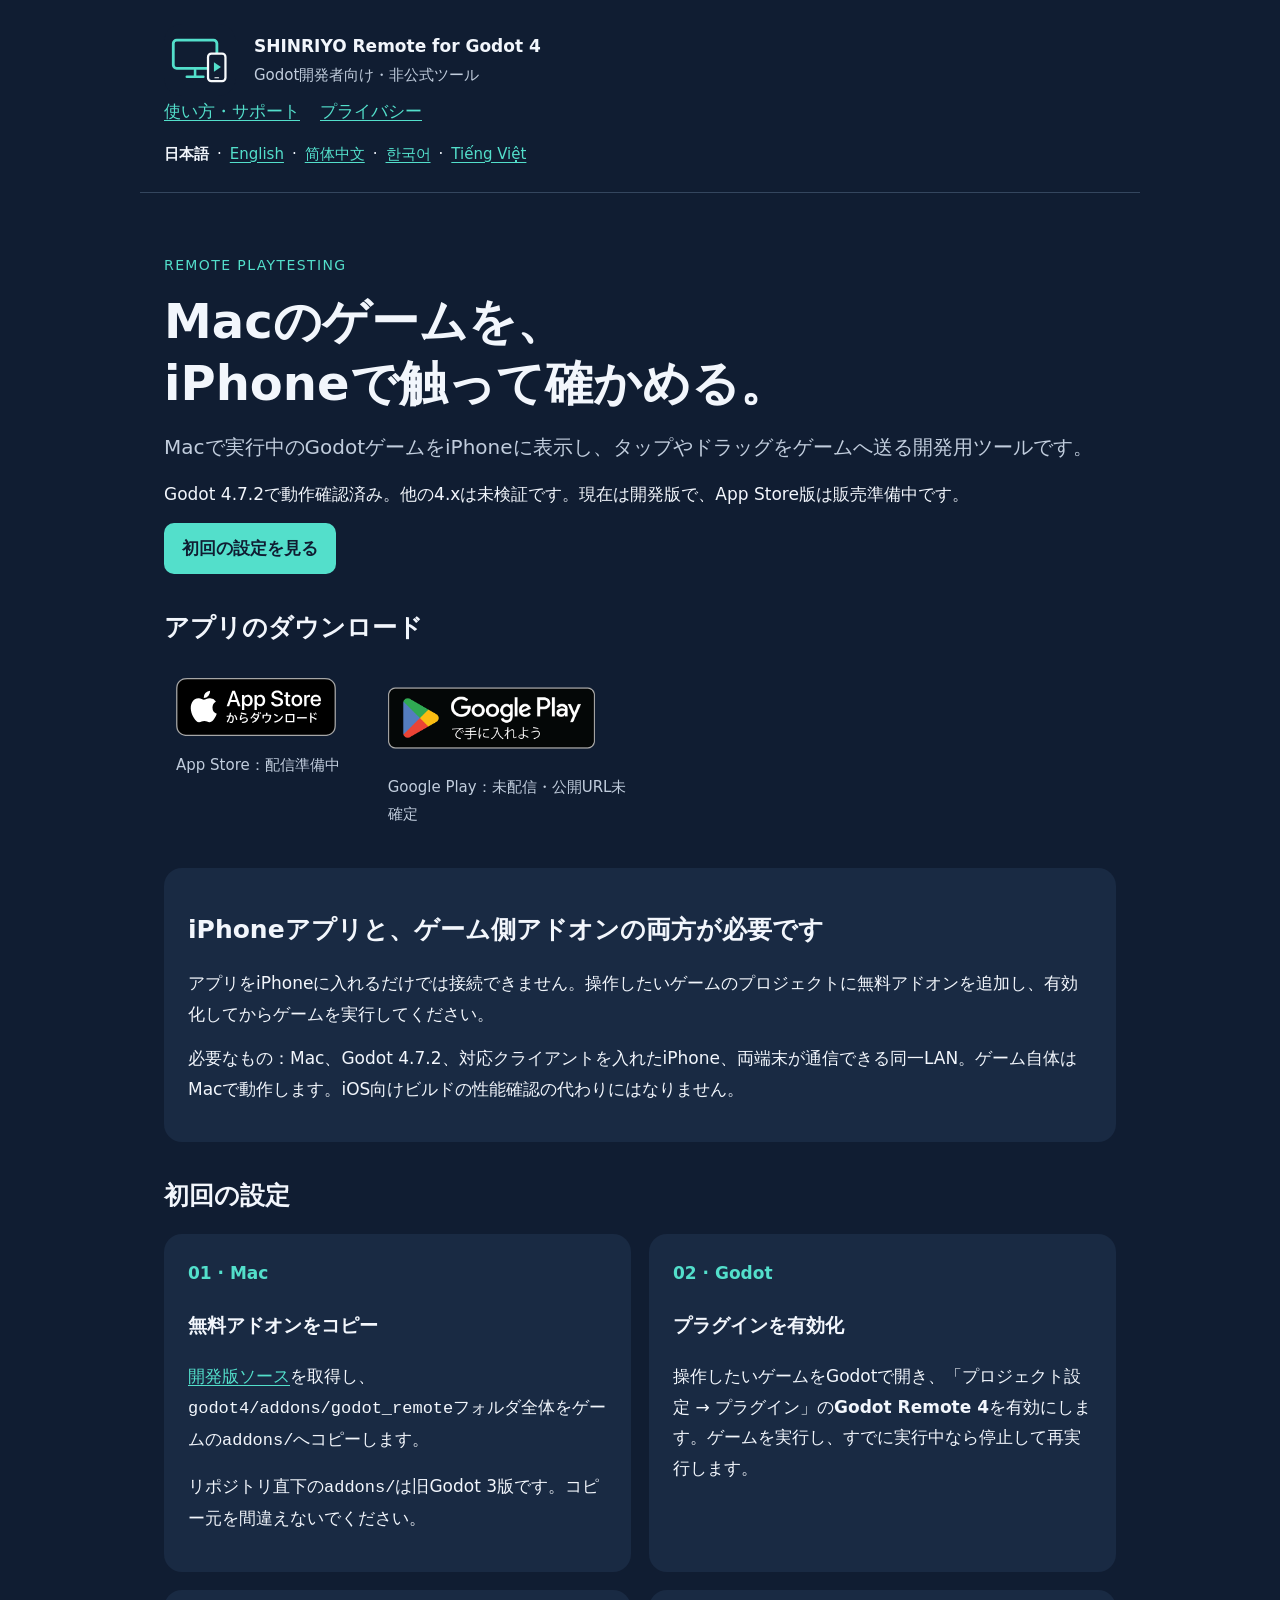
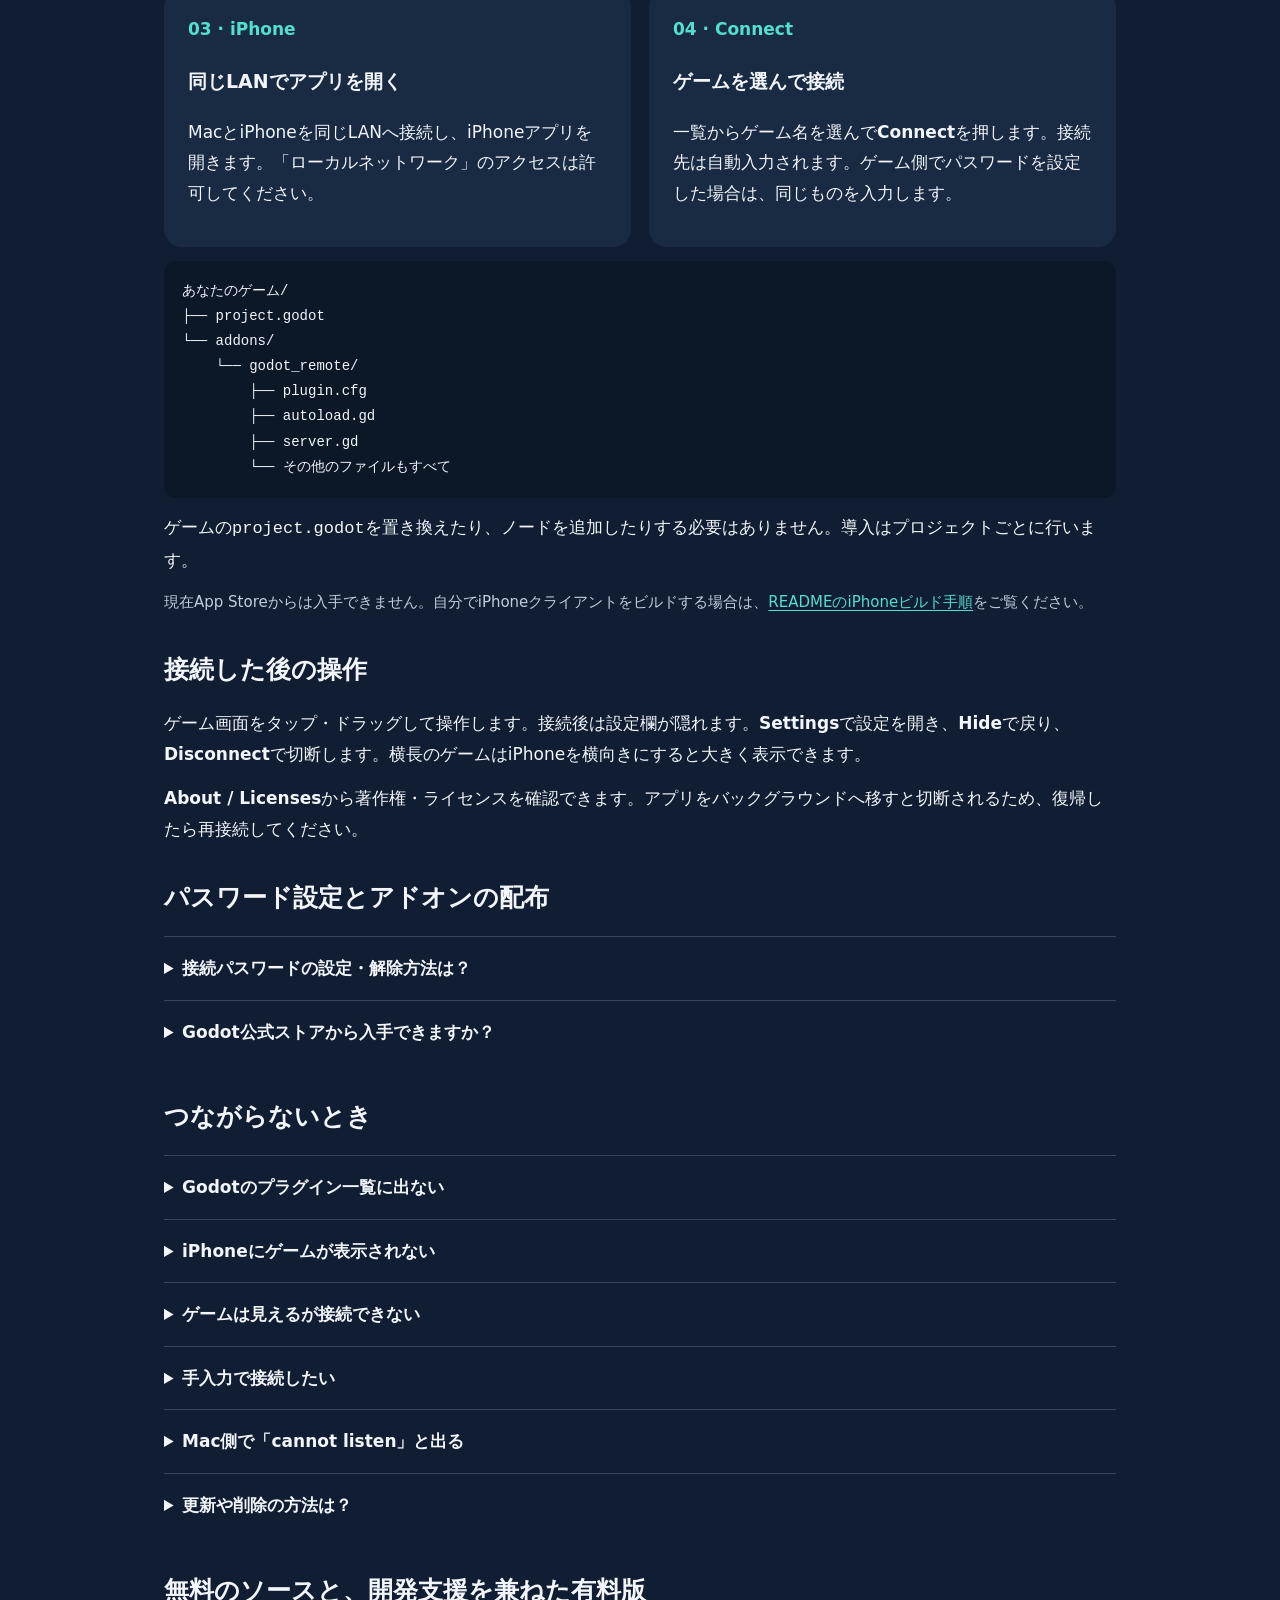
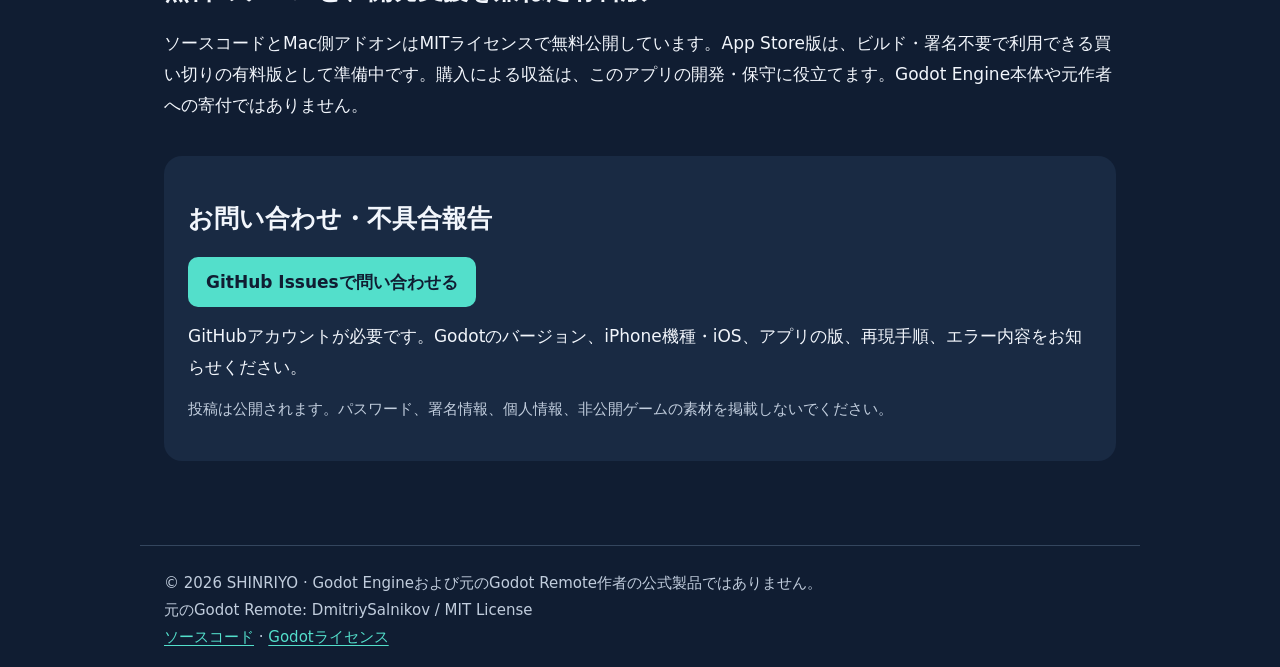
==== release/support_page/index.html @ a8b474cf "Save next-version connection work and release documentation" ====
<!doctype html><html lang="ja"><head><meta charset="utf-8"><meta name="viewport" content="width=device-width,initial-scale=1"><meta name="description" content="SHINRIYO Remote for Godot 4の使い方、アドオン導入、接続トラブルとサポート。"><title>使い方・サポート | SHINRIYO Remote</title><link rel="icon" href="icon.svg" type="image/svg+xml"><link rel="stylesheet" href="style.css"><link rel="alternate" hreflang="ja" href="index.html"><link rel="alternate" hreflang="en" href="index-en.html"><link rel="alternate" hreflang="zh-Hans" href="index-zh-Hans.html"><link rel="alternate" hreflang="ko" href="index-ko.html"><link rel="alternate" hreflang="vi" href="index-vi.html"></head><body><header><div class="brand"><img src="icon.svg" alt="" width="72" height="72"><div><strong>SHINRIYO Remote for Godot 4</strong><div class="note">Godot開発者向け・非公式ツール</div></div></div><nav aria-label="メインナビゲーション"><a href="index.html">使い方・サポート</a><a href="privacy.html">プライバシー</a></nav><nav class="languages" aria-label="Language"><a href="index.html" lang="ja" hreflang="ja" aria-current="page">日本語</a> · <a href="index-en.html" lang="en" hreflang="en">English</a> · <a href="index-zh-Hans.html" lang="zh-Hans" hreflang="zh-Hans">简体中文</a> · <a href="index-ko.html" lang="ko" hreflang="ko">한국어</a> · <a href="index-vi.html" lang="vi" hreflang="vi">Tiếng Việt</a></nav></header><main>
<section><div class="eyebrow">REMOTE PLAYTESTING</div><h1>Macのゲームを、<br>iPhoneで触って確かめる。</h1><p class="lead">Macで実行中のGodotゲームをiPhoneに表示し、タップやドラッグをゲームへ送る開発用ツールです。</p><p>Godot 4.7.2で動作確認済み。他の4.xは未検証です。現在は開発版で、App Store版は販売準備中です。</p><a class="button" href="#setup">初回の設定を見る</a></section><!-- STORE_BADGES --><section class="downloads" aria-label="アプリのダウンロード"><h2>アプリのダウンロード</h2><div class="store-badges"><div class="store-entry"><span class="store-unavailable" aria-disabled="true"><img class="badge-apple" src="badges/apple-ja.svg" alt="App Storeからダウンロード"></span><p class="note">App Store：配信準備中</p></div><div class="store-entry"><span class="store-unavailable" aria-disabled="true"><img class="badge-google" src="badges/google-ja.png" alt="Google Playで手に入れよう"></span><p class="note">Google Play：未配信・公開URL未確定</p></div></div></section><!-- /STORE_BADGES -->
<div class="card"><h2>iPhoneアプリと、ゲーム側アドオンの両方が必要です</h2><p>アプリをiPhoneに入れるだけでは接続できません。操作したいゲームのプロジェクトに無料アドオンを追加し、有効化してからゲームを実行してください。</p><p>必要なもの：Mac、Godot 4.7.2、対応クライアントを入れたiPhone、両端末が通信できる同一LAN。ゲーム自体はMacで動作します。iOS向けビルドの性能確認の代わりにはなりません。</p></div>
<section id="setup"><h2>初回の設定</h2><div class="grid"><article class="card"><span class="step">01 · Mac</span><h3>無料アドオンをコピー</h3><p><a href="https://github.com/shinriyo/GodotRemote/tree/develop/godot4">開発版ソース</a>を取得し、<code>godot4/addons/godot_remote</code>フォルダ全体をゲームの<code>addons/</code>へコピーします。</p><p>リポジトリ直下の<code>addons/</code>は旧Godot 3版です。コピー元を間違えないでください。</p></article><article class="card"><span class="step">02 · Godot</span><h3>プラグインを有効化</h3><p>操作したいゲームをGodotで開き、「プロジェクト設定 → プラグイン」の<strong>Godot Remote 4</strong>を有効にします。ゲームを実行し、すでに実行中なら停止して再実行します。</p></article><article class="card"><span class="step">03 · iPhone</span><h3>同じLANでアプリを開く</h3><p>MacとiPhoneを同じLANへ接続し、iPhoneアプリを開きます。「ローカルネットワーク」のアクセスは許可してください。</p></article><article class="card"><span class="step">04 · Connect</span><h3>ゲームを選んで接続</h3><p>一覧からゲーム名を選んで<strong>Connect</strong>を押します。接続先は自動入力されます。ゲーム側でパスワードを設定した場合は、同じものを入力します。</p></article></div><pre aria-label="アドオンの配置例">あなたのゲーム/
├── project.godot
└── addons/
    └── godot_remote/
        ├── plugin.cfg
        ├── autoload.gd
        ├── server.gd
        └── その他のファイルもすべて</pre><p>ゲームの<code>project.godot</code>を置き換えたり、ノードを追加したりする必要はありません。導入はプロジェクトごとに行います。</p><p class="note">現在App Storeからは入手できません。自分でiPhoneクライアントをビルドする場合は、<a href="https://github.com/shinriyo/GodotRemote/blob/develop/godot4/README.md">READMEのiPhoneビルド手順</a>をご覧ください。</p></section>
<section><h2>接続した後の操作</h2><p>ゲーム画面をタップ・ドラッグして操作します。接続後は設定欄が隠れます。<strong>Settings</strong>で設定を開き、<strong>Hide</strong>で戻り、<strong>Disconnect</strong>で切断します。横長のゲームはiPhoneを横向きにすると大きく表示できます。</p><p><strong>About / Licenses</strong>から著作権・ライセンスを確認できます。アプリをバックグラウンドへ移すと切断されるため、復帰したら再接続してください。</p></section>
<section id="connection-settings"><h2>パスワード設定とアドオンの配布</h2><details><summary>接続パスワードの設定・解除方法は？</summary><p>Mac側のゲームでGodot Remote 4を有効にし、「プロジェクト → プロジェクト設定 → 一般」で「詳細設定」をオンにします。<code>godot_remote/server</code>を検索し、<strong>Password</strong>（<code>godot_remote/server/password</code>）に設定したい値を入力してください。ゲームを停止して再実行し、iPhoneの<strong>Password</strong>欄にも同じ値を入力して接続します。初期値は空欄でパスワード不要です。解除時はサーバー側を空欄にしてゲームを再実行し、クライアント側も空欄にします。アプリを起動し直した場合は再入力が必要です。通信とパスワードは暗号化されていないため、信頼できるLANで使用してください。</p></details><details><summary>Godot公式ストアから入手できますか？</summary><p>現在の入手方法は、上記のGitHubソースからのコピーです。ゲーム側アドオンは無料配布用として<a href="https://store.godotengine.org/">Godot Asset Store</a>への申請対象にできますが、この案内は掲載・審査承認を示すものではありません。申請にはGodot 4版だけを含むZIP、README・LICENSEと著作権表記、英語の紹介文、対応バージョン、クライアントの入手・接続手順などを準備します。詳細は<a href="https://docs.godotengine.org/en/stable/community/asset_store/submitting_to_asset_store.html">公式申請ガイド</a>をご確認ください。Godotのアドオン配布先と、iPhoneアプリを入手するAppleのApp Storeは別のものです。</p></details></section>
<section><h2>つながらないとき</h2><details><summary>Godotのプラグイン一覧に出ない</summary><p>ゲーム側の<code>addons/godot_remote/plugin.cfg</code>を確認してください。フォルダが二重になっていないか、旧Godot 3版をコピーしていないか確認します。</p></details><details><summary>iPhoneにゲームが表示されない</summary><p>プラグインを有効にしてゲームを再実行してください。iPhoneのローカルネットワーク許可、同じLAN、ゲストWi-Fiの端末間通信制限も確認します。自動検出は現在Mac→iPhone対応です。</p></details><details><summary>ゲームは見えるが接続できない</summary><p>パスワードの一致、Mac側のエラー表示、Godotへのファイアウォール設定を確認してください。初回の許可操作でタイムアウトした場合はConnectを押し直します。</p></details><details><summary>手入力で接続したい</summary><p>MacのLAN IPアドレスとポート（初期値22766）を入力します。iPhoneで127.0.0.1を指定するとiPhone自身を指すため、Macには接続できません。</p></details><details><summary>Mac側で「cannot listen」と出る</summary><p>同じポートを使う別のゲームが実行中か確認します。複数同時起動する場合は、プロジェクト設定のgodot_remote/server/portを別々にしてください。</p></details><details><summary>更新や削除の方法は？</summary><p>ゲームを停止してアドオンフォルダを新版に差し替え、再実行します。自動更新はありません。削除する場合はプラグインを無効化してからフォルダを削除します。</p></details></section>
<section><h2>無料のソースと、開発支援を兼ねた有料版</h2><p>ソースコードとMac側アドオンはMITライセンスで無料公開しています。App Store版は、ビルド・署名不要で利用できる買い切りの有料版として準備中です。購入による収益は、このアプリの開発・保守に役立てます。Godot Engine本体や元作者への寄付ではありません。</p></section>
<section class="card"><h2>お問い合わせ・不具合報告</h2><p><a class="button" href="https://github.com/shinriyo/GodotRemote/issues">GitHub Issuesで問い合わせる</a></p><p>GitHubアカウントが必要です。Godotのバージョン、iPhone機種・iOS、アプリの版、再現手順、エラー内容をお知らせください。</p><p class="note">投稿は公開されます。パスワード、署名情報、個人情報、非公開ゲームの素材を掲載しないでください。</p></section>
</main><footer>© 2026 SHINRIYO · Godot Engineおよび元のGodot Remote作者の公式製品ではありません。<br>元のGodot Remote: DmitriySalnikov / MIT License<br><a href="https://github.com/shinriyo/GodotRemote/tree/develop">ソースコード</a> · <a href="https://godotengine.org/license">Godotライセンス</a></footer></body></html>
---- release/support_page/style.css ----
:root{color-scheme:dark;--bg:#101d32;--panel:#192a43;--text:#f2f6fc;--muted:#c1cddd;--accent:#53dfcb}*{box-sizing:border-box}body{margin:0;background:var(--bg);color:var(--text);font:17px/1.8 system-ui,-apple-system,sans-serif}a{color:var(--accent);text-underline-offset:.2em}a:focus-visible{outline:3px solid var(--accent);outline-offset:5px}header,main,footer{max-width:1000px;margin:auto;padding:24px}nav{display:flex;gap:20px;flex-wrap:wrap}header{border-bottom:1px solid #34465e}.brand{display:flex;gap:18px;align-items:center}.brand img{width:72px;height:72px;border-radius:18px}.eyebrow{color:var(--accent);font-size:14px;letter-spacing:.1em}h1{font-size:clamp(28px,5vw,48px);line-height:1.3;margin:12px 0}h2{font-size:25px;line-height:1.4}h3{font-size:19px}p{margin:14px 0}.lead{font-size:20px;color:var(--muted)}section{margin:36px 0}.card{background:var(--panel);padding:24px;border-radius:18px;margin:20px 0}.grid{display:grid;grid-template-columns:repeat(2,minmax(0,1fr));gap:18px}.grid .card{margin:0}.step{display:inline-block;font-weight:bold;color:var(--accent)}pre{overflow:auto;background:#0c1728;padding:18px;border-radius:12px;font-size:14px}code{overflow-wrap:anywhere}details{border-top:1px solid #34465e;padding:16px 0}summary{cursor:pointer;font-weight:600}li{margin:8px 0}.note,footer{color:var(--muted);font-size:15px}.button{display:inline-block;padding:10px 18px;background:var(--accent);color:#101d32;border-radius:10px;font-weight:bold;text-decoration:none}footer{border-top:1px solid #34465e;margin-top:40px}@media(max-width:640px){.grid{grid-template-columns:1fr}header,main,footer{padding:20px}.brand img{width:56px;height:56px}.card{padding:20px}}
.languages{margin-top:14px;gap:8px;font-size:15px}.languages a[aria-current="page"]{color:var(--text);font-weight:700;text-decoration:none}.brand>div{min-width:0}h1,h2,h3,p,summary{overflow-wrap:anywhere}
.store-badges{display:flex;gap:24px;align-items:flex-start;flex-wrap:wrap}.store-entry{max-width:100%;min-width:0}.store-entry>a,.store-unavailable{display:flex;align-items:center;justify-content:flex-start;min-height:80px;padding:12px}.store-entry img{display:block;object-fit:contain;max-width:100%;height:auto}.badge-apple{width:160px}.badge-google{width:207px}.store-entry .note{max-width:250px;margin:4px 12px}.store-unavailable{cursor:default}
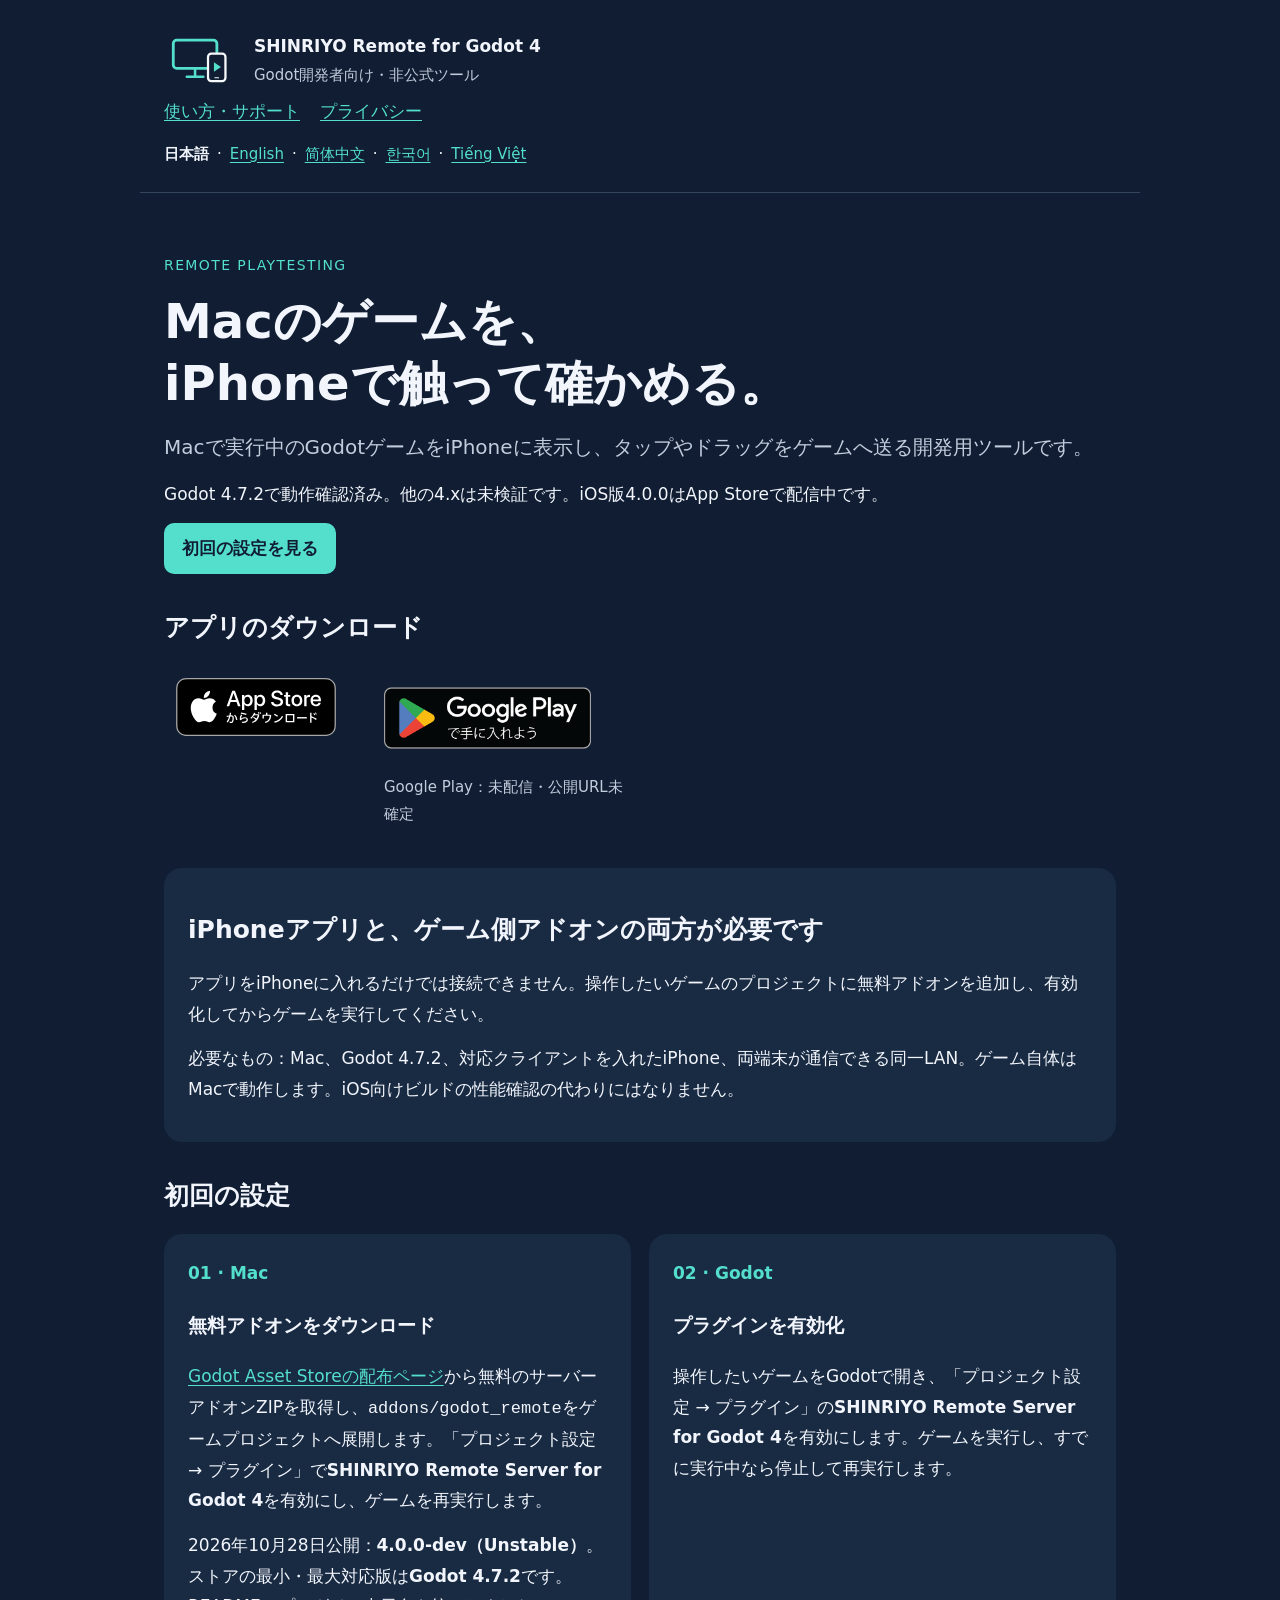
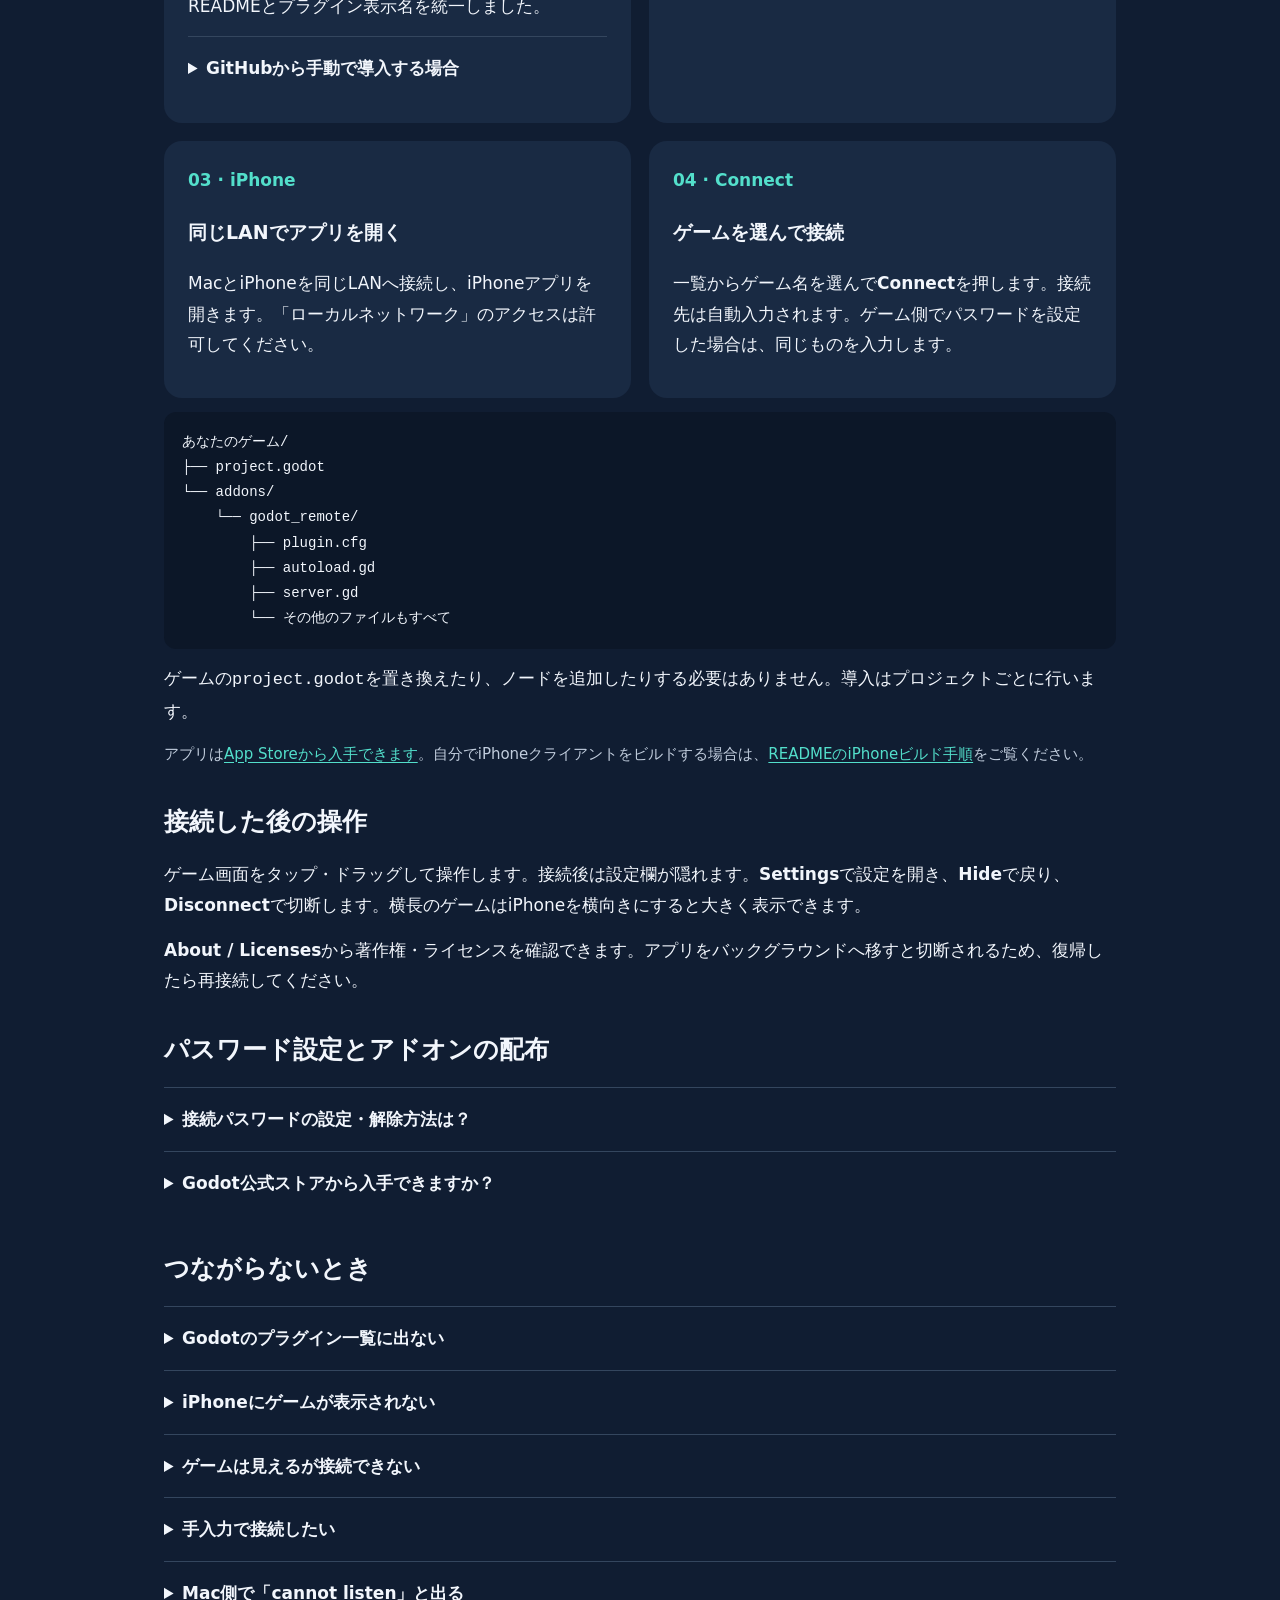
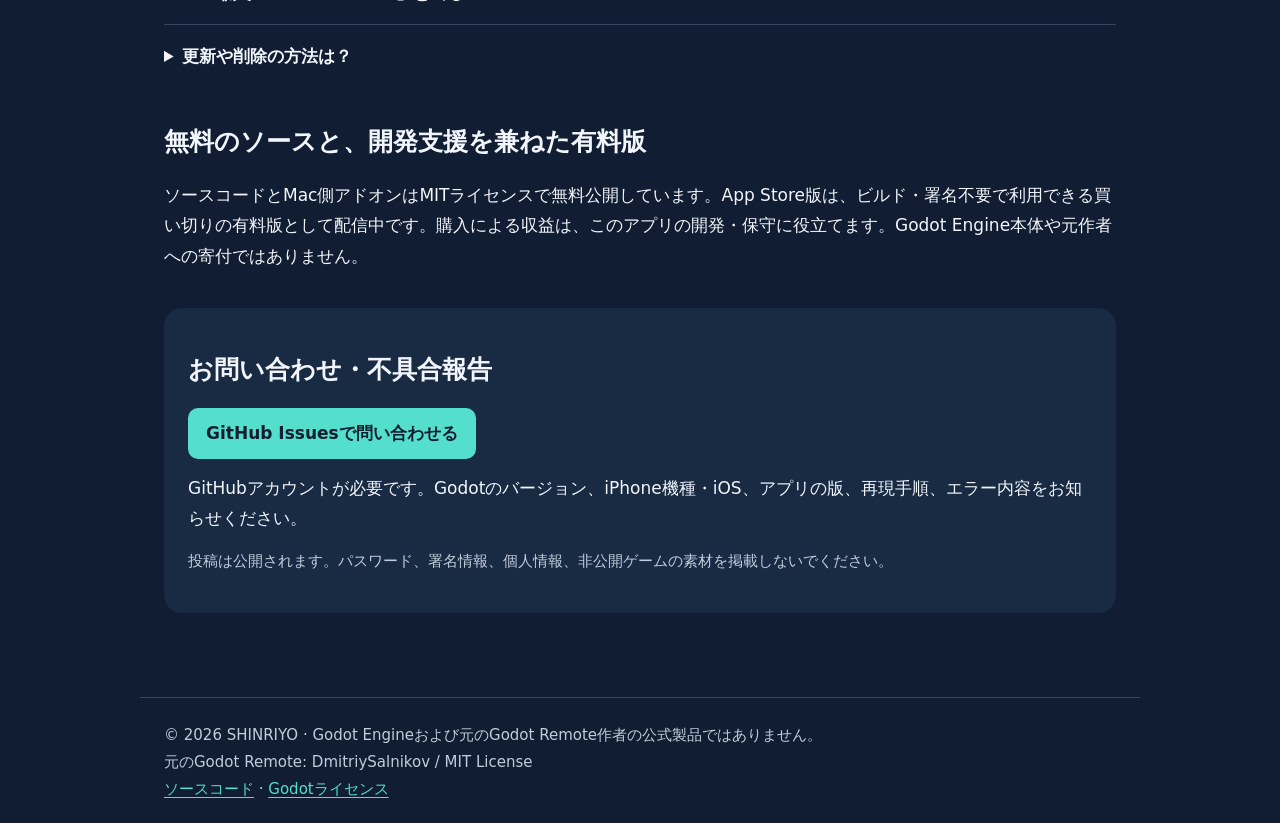
==== commit 097b4e0f: "docs: publish App Store links on localized support pages" ====
--- a/release/support_page/index.html
+++ b/release/support_page/index.html
@@ -1,17 +1,17 @@
 <!doctype html><html lang="ja"><head><meta charset="utf-8"><meta name="viewport" content="width=device-width,initial-scale=1"><meta name="description" content="SHINRIYO Remote for Godot 4の使い方、アドオン導入、接続トラブルとサポート。"><title>使い方・サポート | SHINRIYO Remote</title><link rel="icon" href="icon.svg" type="image/svg+xml"><link rel="stylesheet" href="style.css"><link rel="alternate" hreflang="ja" href="index.html"><link rel="alternate" hreflang="en" href="index-en.html"><link rel="alternate" hreflang="zh-Hans" href="index-zh-Hans.html"><link rel="alternate" hreflang="ko" href="index-ko.html"><link rel="alternate" hreflang="vi" href="index-vi.html"></head><body><header><div class="brand"><img src="icon.svg" alt="" width="72" height="72"><div><strong>SHINRIYO Remote for Godot 4</strong><div class="note">Godot開発者向け・非公式ツール</div></div></div><nav aria-label="メインナビゲーション"><a href="index.html">使い方・サポート</a><a href="privacy.html">プライバシー</a></nav><nav class="languages" aria-label="Language"><a href="index.html" lang="ja" hreflang="ja" aria-current="page">日本語</a> · <a href="index-en.html" lang="en" hreflang="en">English</a> · <a href="index-zh-Hans.html" lang="zh-Hans" hreflang="zh-Hans">简体中文</a> · <a href="index-ko.html" lang="ko" hreflang="ko">한국어</a> · <a href="index-vi.html" lang="vi" hreflang="vi">Tiếng Việt</a></nav></header><main>
-<section><div class="eyebrow">REMOTE PLAYTESTING</div><h1>Macのゲームを、<br>iPhoneで触って確かめる。</h1><p class="lead">Macで実行中のGodotゲームをiPhoneに表示し、タップやドラッグをゲームへ送る開発用ツールです。</p><p>Godot 4.7.2で動作確認済み。他の4.xは未検証です。現在は開発版で、App Store版は販売準備中です。</p><a class="button" href="#setup">初回の設定を見る</a></section><!-- STORE_BADGES --><section class="downloads" aria-label="アプリのダウンロード"><h2>アプリのダウンロード</h2><div class="store-badges"><div class="store-entry"><span class="store-unavailable" aria-disabled="true"><img class="badge-apple" src="badges/apple-ja.svg" alt="App Storeからダウンロード"></span><p class="note">App Store：配信準備中</p></div><div class="store-entry"><span class="store-unavailable" aria-disabled="true"><img class="badge-google" src="badges/google-ja.png" alt="Google Playで手に入れよう"></span><p class="note">Google Play：未配信・公開URL未確定</p></div></div></section><!-- /STORE_BADGES -->
+<section><div class="eyebrow">REMOTE PLAYTESTING</div><h1>Macのゲームを、<br>iPhoneで触って確かめる。</h1><p class="lead">Macで実行中のGodotゲームをiPhoneに表示し、タップやドラッグをゲームへ送る開発用ツールです。</p><p>Godot 4.7.2で動作確認済み。他の4.xは未検証です。iOS版4.0.0はApp Storeで配信中です。</p><a class="button" href="#setup">初回の設定を見る</a></section><!-- STORE_BADGES --><section class="downloads" aria-label="アプリのダウンロード"><h2>アプリのダウンロード</h2><div class="store-badges"><div class="store-entry"><a href="https://apps.apple.com/app/shinriyo-remote-for-godot-4/id6824852108"><img class="badge-apple" src="badges/apple-ja.svg" alt="App Storeからダウンロード"></a></div><div class="store-entry"><span class="store-unavailable" aria-disabled="true"><img class="badge-google" src="badges/google-ja.png" alt="Google Playで手に入れよう"></span><p class="note">Google Play：未配信・公開URL未確定</p></div></div></section><!-- /STORE_BADGES -->
 <div class="card"><h2>iPhoneアプリと、ゲーム側アドオンの両方が必要です</h2><p>アプリをiPhoneに入れるだけでは接続できません。操作したいゲームのプロジェクトに無料アドオンを追加し、有効化してからゲームを実行してください。</p><p>必要なもの：Mac、Godot 4.7.2、対応クライアントを入れたiPhone、両端末が通信できる同一LAN。ゲーム自体はMacで動作します。iOS向けビルドの性能確認の代わりにはなりません。</p></div>
-<section id="setup"><h2>初回の設定</h2><div class="grid"><article class="card"><span class="step">01 · Mac</span><h3>無料アドオンをコピー</h3><p><a href="https://github.com/shinriyo/GodotRemote/tree/develop/godot4">開発版ソース</a>を取得し、<code>godot4/addons/godot_remote</code>フォルダ全体をゲームの<code>addons/</code>へコピーします。</p><p>リポジトリ直下の<code>addons/</code>は旧Godot 3版です。コピー元を間違えないでください。</p></article><article class="card"><span class="step">02 · Godot</span><h3>プラグインを有効化</h3><p>操作したいゲームをGodotで開き、「プロジェクト設定 → プラグイン」の<strong>Godot Remote 4</strong>を有効にします。ゲームを実行し、すでに実行中なら停止して再実行します。</p></article><article class="card"><span class="step">03 · iPhone</span><h3>同じLANでアプリを開く</h3><p>MacとiPhoneを同じLANへ接続し、iPhoneアプリを開きます。「ローカルネットワーク」のアクセスは許可してください。</p></article><article class="card"><span class="step">04 · Connect</span><h3>ゲームを選んで接続</h3><p>一覧からゲーム名を選んで<strong>Connect</strong>を押します。接続先は自動入力されます。ゲーム側でパスワードを設定した場合は、同じものを入力します。</p></article></div><pre aria-label="アドオンの配置例">あなたのゲーム/
+<section id="setup"><h2>初回の設定</h2><div class="grid"><article class="card"><span class="step">01 · Mac</span><h3>無料アドオンをダウンロード</h3><p><a href="https://store.godotengine.org/asset/shinriyo/shinriyo-remote-server/">Godot Asset Storeの配布ページ</a>から無料のサーバーアドオンZIPを取得し、<code>addons/godot_remote</code>をゲームプロジェクトへ展開します。「プロジェクト設定 → プラグイン」で<strong>SHINRIYO Remote Server for Godot 4</strong>を有効にし、ゲームを再実行します。</p><p>2026年10月28日公開：<strong>4.0.0-dev（Unstable）</strong>。ストアの最小・最大対応版は<strong>Godot 4.7.2</strong>です。READMEとプラグイン表示名を統一しました。</p><details><summary>GitHubから手動で導入する場合</summary><p><a href="https://github.com/shinriyo/GodotRemote/tree/develop/godot4">開発版ソース</a>を取得し、<code>godot4/addons/godot_remote</code>フォルダ全体をゲームの<code>addons/</code>へコピーします。</p><p>リポジトリ直下の<code>addons/</code>は旧Godot 3版です。コピー元を間違えないでください。</p></details></article><article class="card"><span class="step">02 · Godot</span><h3>プラグインを有効化</h3><p>操作したいゲームをGodotで開き、「プロジェクト設定 → プラグイン」の<strong>SHINRIYO Remote Server for Godot 4</strong>を有効にします。ゲームを実行し、すでに実行中なら停止して再実行します。</p></article><article class="card"><span class="step">03 · iPhone</span><h3>同じLANでアプリを開く</h3><p>MacとiPhoneを同じLANへ接続し、iPhoneアプリを開きます。「ローカルネットワーク」のアクセスは許可してください。</p></article><article class="card"><span class="step">04 · Connect</span><h3>ゲームを選んで接続</h3><p>一覧からゲーム名を選んで<strong>Connect</strong>を押します。接続先は自動入力されます。ゲーム側でパスワードを設定した場合は、同じものを入力します。</p></article></div><pre aria-label="アドオンの配置例">あなたのゲーム/
 ├── project.godot
 └── addons/
     └── godot_remote/
         ├── plugin.cfg
         ├── autoload.gd
         ├── server.gd
-        └── その他のファイルもすべて</pre><p>ゲームの<code>project.godot</code>を置き換えたり、ノードを追加したりする必要はありません。導入はプロジェクトごとに行います。</p><p class="note">現在App Storeからは入手できません。自分でiPhoneクライアントをビルドする場合は、<a href="https://github.com/shinriyo/GodotRemote/blob/develop/godot4/README.md">READMEのiPhoneビルド手順</a>をご覧ください。</p></section>
+        └── その他のファイルもすべて</pre><p>ゲームの<code>project.godot</code>を置き換えたり、ノードを追加したりする必要はありません。導入はプロジェクトごとに行います。</p><p class="note">アプリは<a href="https://apps.apple.com/app/shinriyo-remote-for-godot-4/id6824852108">App Storeから入手できます</a>。自分でiPhoneクライアントをビルドする場合は、<a href="https://github.com/shinriyo/GodotRemote/blob/develop/godot4/README.md">READMEのiPhoneビルド手順</a>をご覧ください。</p></section>
 <section><h2>接続した後の操作</h2><p>ゲーム画面をタップ・ドラッグして操作します。接続後は設定欄が隠れます。<strong>Settings</strong>で設定を開き、<strong>Hide</strong>で戻り、<strong>Disconnect</strong>で切断します。横長のゲームはiPhoneを横向きにすると大きく表示できます。</p><p><strong>About / Licenses</strong>から著作権・ライセンスを確認できます。アプリをバックグラウンドへ移すと切断されるため、復帰したら再接続してください。</p></section>
-<section id="connection-settings"><h2>パスワード設定とアドオンの配布</h2><details><summary>接続パスワードの設定・解除方法は？</summary><p>Mac側のゲームでGodot Remote 4を有効にし、「プロジェクト → プロジェクト設定 → 一般」で「詳細設定」をオンにします。<code>godot_remote/server</code>を検索し、<strong>Password</strong>（<code>godot_remote/server/password</code>）に設定したい値を入力してください。ゲームを停止して再実行し、iPhoneの<strong>Password</strong>欄にも同じ値を入力して接続します。初期値は空欄でパスワード不要です。解除時はサーバー側を空欄にしてゲームを再実行し、クライアント側も空欄にします。アプリを起動し直した場合は再入力が必要です。通信とパスワードは暗号化されていないため、信頼できるLANで使用してください。</p></details><details><summary>Godot公式ストアから入手できますか？</summary><p>現在の入手方法は、上記のGitHubソースからのコピーです。ゲーム側アドオンは無料配布用として<a href="https://store.godotengine.org/">Godot Asset Store</a>への申請対象にできますが、この案内は掲載・審査承認を示すものではありません。申請にはGodot 4版だけを含むZIP、README・LICENSEと著作権表記、英語の紹介文、対応バージョン、クライアントの入手・接続手順などを準備します。詳細は<a href="https://docs.godotengine.org/en/stable/community/asset_store/submitting_to_asset_store.html">公式申請ガイド</a>をご確認ください。Godotのアドオン配布先と、iPhoneアプリを入手するAppleのApp Storeは別のものです。</p></details></section>
+<section id="connection-settings"><h2>パスワード設定とアドオンの配布</h2><details><summary>接続パスワードの設定・解除方法は？</summary><p>Mac側のゲームでSHINRIYO Remote Server for Godot 4を有効にし、「プロジェクト → プロジェクト設定 → 一般」で「詳細設定」をオンにします。<code>godot_remote/server</code>を検索し、<strong>Password</strong>（<code>godot_remote/server/password</code>）に設定したい値を入力してください。ゲームを停止して再実行し、iPhoneの<strong>Password</strong>欄にも同じ値を入力して接続します。初期値は空欄でパスワード不要です。解除時はサーバー側を空欄にしてゲームを再実行し、クライアント側も空欄にします。アプリを起動し直した場合は再入力が必要です。通信とパスワードは暗号化されていないため、信頼できるLANで使用してください。</p></details><details><summary>Godot公式ストアから入手できますか？</summary><p>はい。<a href="https://store.godotengine.org/asset/shinriyo/shinriyo-remote-server/">SHINRIYO Remote Server for Godot 4</a>を無料で入手できます。公開版は4.0.0-dev（Unstable）、対応範囲はGodot 4.7.2–4.7.2です。ゲーム側のサーバーアドオンの配布であり、iPhone用クライアントの配信状況は別です。</p></details></section>
 <section><h2>つながらないとき</h2><details><summary>Godotのプラグイン一覧に出ない</summary><p>ゲーム側の<code>addons/godot_remote/plugin.cfg</code>を確認してください。フォルダが二重になっていないか、旧Godot 3版をコピーしていないか確認します。</p></details><details><summary>iPhoneにゲームが表示されない</summary><p>プラグインを有効にしてゲームを再実行してください。iPhoneのローカルネットワーク許可、同じLAN、ゲストWi-Fiの端末間通信制限も確認します。自動検出は現在Mac→iPhone対応です。</p></details><details><summary>ゲームは見えるが接続できない</summary><p>パスワードの一致、Mac側のエラー表示、Godotへのファイアウォール設定を確認してください。初回の許可操作でタイムアウトした場合はConnectを押し直します。</p></details><details><summary>手入力で接続したい</summary><p>MacのLAN IPアドレスとポート（初期値22766）を入力します。iPhoneで127.0.0.1を指定するとiPhone自身を指すため、Macには接続できません。</p></details><details><summary>Mac側で「cannot listen」と出る</summary><p>同じポートを使う別のゲームが実行中か確認します。複数同時起動する場合は、プロジェクト設定のgodot_remote/server/portを別々にしてください。</p></details><details><summary>更新や削除の方法は？</summary><p>ゲームを停止してアドオンフォルダを新版に差し替え、再実行します。自動更新はありません。削除する場合はプラグインを無効化してからフォルダを削除します。</p></details></section>
-<section><h2>無料のソースと、開発支援を兼ねた有料版</h2><p>ソースコードとMac側アドオンはMITライセンスで無料公開しています。App Store版は、ビルド・署名不要で利用できる買い切りの有料版として準備中です。購入による収益は、このアプリの開発・保守に役立てます。Godot Engine本体や元作者への寄付ではありません。</p></section>
+<section><h2>無料のソースと、開発支援を兼ねた有料版</h2><p>ソースコードとMac側アドオンはMITライセンスで無料公開しています。App Store版は、ビルド・署名不要で利用できる買い切りの有料版として配信中です。購入による収益は、このアプリの開発・保守に役立てます。Godot Engine本体や元作者への寄付ではありません。</p></section>
 <section class="card"><h2>お問い合わせ・不具合報告</h2><p><a class="button" href="https://github.com/shinriyo/GodotRemote/issues">GitHub Issuesで問い合わせる</a></p><p>GitHubアカウントが必要です。Godotのバージョン、iPhone機種・iOS、アプリの版、再現手順、エラー内容をお知らせください。</p><p class="note">投稿は公開されます。パスワード、署名情報、個人情報、非公開ゲームの素材を掲載しないでください。</p></section>
 </main><footer>© 2026 SHINRIYO · Godot Engineおよび元のGodot Remote作者の公式製品ではありません。<br>元のGodot Remote: DmitriySalnikov / MIT License<br><a href="https://github.com/shinriyo/GodotRemote/tree/develop">ソースコード</a> · <a href="https://godotengine.org/license">Godotライセンス</a></footer></body></html>
